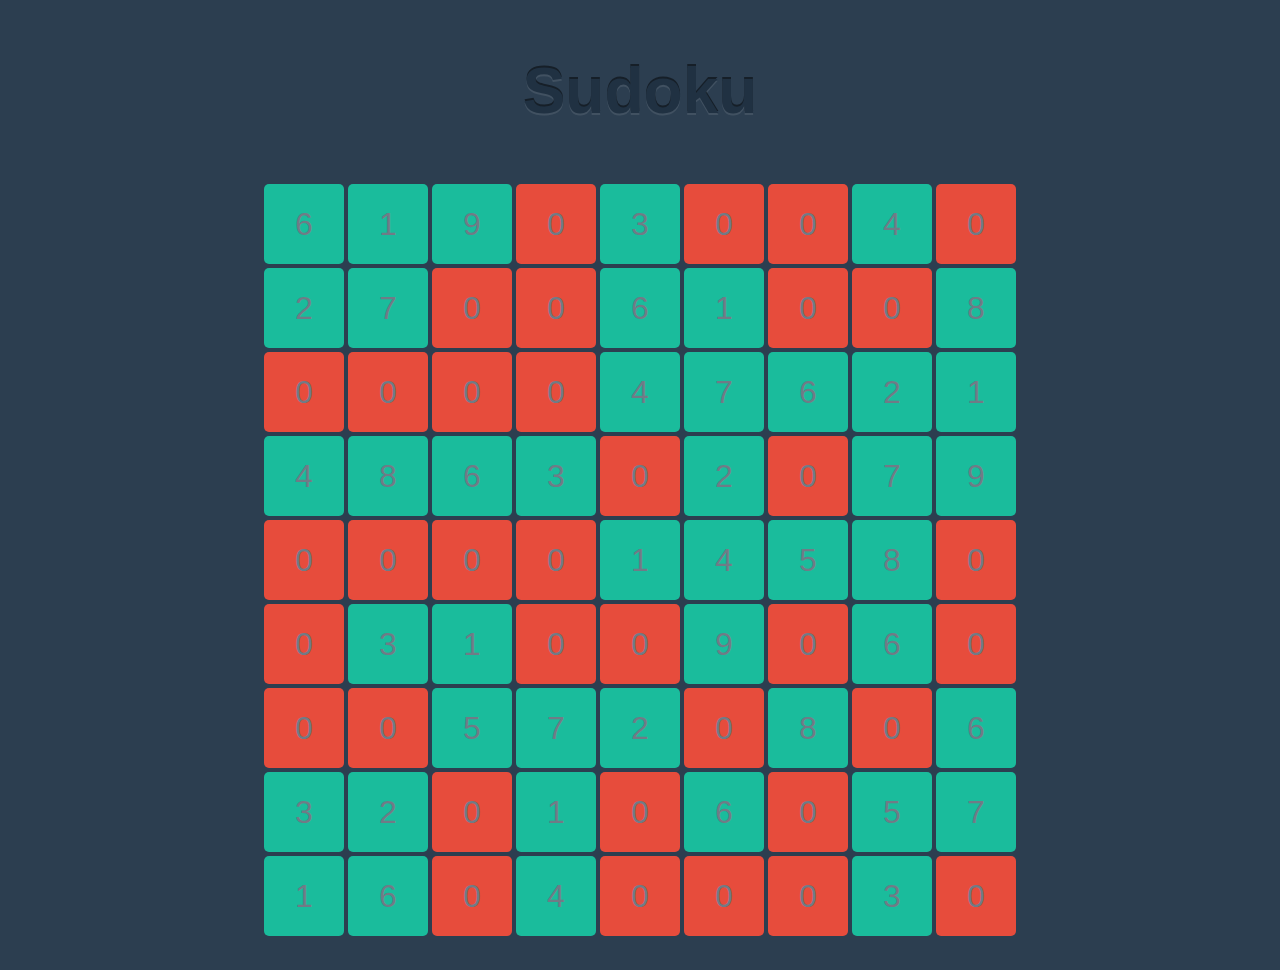
==== index.html @ 02a0d316 "changed file structure for github pages" ====
<!doctype html>
<html lang="en">
<head>
  <meta charset="UTF-8">
  <title>Document</title>
  <link rel="stylesheet" type="text/css" href="src/style.css"></link>
  <script type="text/javascript" src="src/prototypes.js"></script>
  <script type="text/javascript" src="src/solver.js"></script>
</head>
<body>
  <div id="container">
    <h1>Sudoku</h1>
    <p id="sudoku_string">619030040270061008000047621486302079000014580031009060005720806320106057160400030
    </p>

  </div>
</body>
</html>
---- src/style.css ----
html {
  padding: 0;
}

body {
  font-size: 16px;
  background: #2c3e50;
  color: #707B86;
  text-align: center;
  font-family: 'Helvetica', 'Arial', sans-serif;
  line-height: 1.5;
  text-align: center;
}

#container {
  margin: 0 auto;
  width: 770px;
}

div:not(#container){
  display: inline-block;
  margin: 2px;
  width: 70px;
  width: 80px;
  height: 80px;
  background: #1abc9c;
  border-radius: 5px;
  line-height: 80px;
}


h1 {
  color: #203142;
  font-size: 4em;
  text-shadow: 0 -2px 0 rgba(0,0,0,.5), 0 2px 0 rgba(255,255,255,.1);
}

#sudoku_string{
  word-wrap: break-word;
  font-size: 2em;
}

.zero {
  width: 80px;
  height: 80px;
  background: #e74c3c !important;
  line-height: 80px;
  -webkit-transition: all 0.5s ease-in-out;
  -moz-transition: all 0.5s ease-in-out;
  -ms-transition: all 0.5s ease-in-out;
  -o-transition: all 0.5s ease-in-out;
  transition: all 0.5s ease-in-out;
  -webkit-transform-origin: 50% 50%;
  -moz-transform-origin: 50% 50%;
  -ms-transform-origin: 50% 50%;
  -o-transform-origin: 50% 50%;
  transform-origin: 50% 50%;
  transform-origin: 50% 50%;
  -webkit-transform-style: preserve-3d;
  -moz-transform-style: preserve-3d;
  -ms-transform-style: preserve-3d;
  transform-style: preserve-3d;
}

.flip, .flip:hover {
  background: #1abc9c !important;
  -webkit-transform: rotateX(.35deg) rotateY(360deg);
  -moz-transform: rotateX(.35deg) rotateY(360deg);
  -ms-transform: rotateX(.35deg) rotateY(360deg);
  -o-transform: rotateX(.35deg) rotateY(360deg);
  transform: rotateX(.35deg) rotateY(360deg);

}
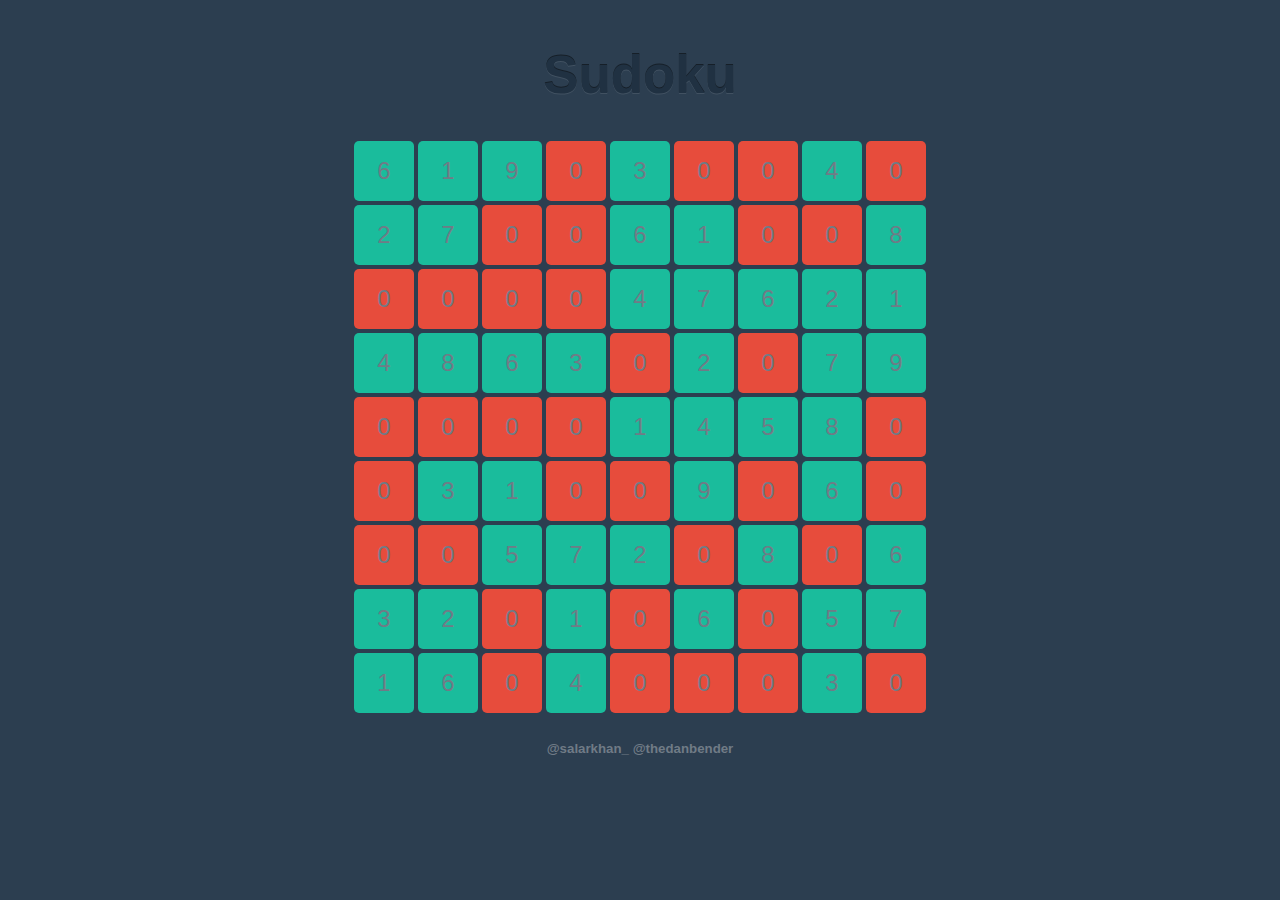
==== commit 31f09c9a: "dan: * made board and h1 smaller so it fits on screen * removed whitespace in index.html * clean out" ====
--- a/index.html
+++ b/index.html
@@ -10,9 +10,9 @@
 <body>
   <div id="container">
     <h1>Sudoku</h1>
-    <p id="sudoku_string">619030040270061008000047621486302079000014580031009060005720806320106057160400030
-    </p>
+    <p id="sudoku_string">619030040270061008000047621486302079000014580031009060005720806320106057160400030</p>
 
+    <h5><a href="https://twitter.com/salarkhan_">@salarkhan_</a> <a href="https://twitter.com/thedanbender">@thedanbender</a></h5>
   </div>
 </body>
 </html>
--- a/src/style.css
+++ b/src/style.css
@@ -14,37 +14,61 @@
 
 #container {
   margin: 0 auto;
-  width: 770px;
+  width: 620px;
 }
 
 div:not(#container){
   display: inline-block;
   margin: 2px;
-  width: 70px;
-  width: 80px;
-  height: 80px;
+  width: 60px;
+  height: 60px;
   background: #1abc9c;
   border-radius: 5px;
-  line-height: 80px;
+  line-height: 60px;
 }
 
 
 h1 {
   color: #203142;
-  font-size: 4em;
-  text-shadow: 0 -2px 0 rgba(0,0,0,.5), 0 2px 0 rgba(255,255,255,.1);
+  font-size: 3.3em;
+  margin-bottom: 0;
+  text-shadow: 0 -1px 0 rgba(0,0,0,.5), 0 1px 0 rgba(255,255,255,.1);
+}
+
+h5 {
+  text-align: center;
+}
+
+h5 a {
+  margin: 20px auto;
+  text-align: center;
+  color: #707B86;
+  text-decoration: none;
+  -webkit-transition: all 0.5s ease-in-out;
+  -moz-transition: all 0.5s ease-in-out;
+  -ms-transition: all 0.5s ease-in-out;
+  -o-transition: all 0.5s ease-in-out;
+  transition: all 0.5s ease-in-out;
+}
+
+h5 a:hover, h5 a:focus{
+  color: #fff;
+  -webkit-transition: all 0.5s ease-in-out;
+  -moz-transition: all 0.5s ease-in-out;
+  -ms-transition: all 0.5s ease-in-out;
+  -o-transition: all 0.5s ease-in-out;
+  transition: all 0.5s ease-in-out;
 }
 
 #sudoku_string{
-  word-wrap: break-word;
-  font-size: 2em;
+  font-size: 1.5em;
 }
 
 .zero {
-  width: 80px;
-  height: 80px;
+  width: 60px;
+  height: 60px;
   background: #e74c3c !important;
-  line-height: 80px;
+  line-height: 60px;
   -webkit-transition: all 0.5s ease-in-out;
   -moz-transition: all 0.5s ease-in-out;
   -ms-transition: all 0.5s ease-in-out;
